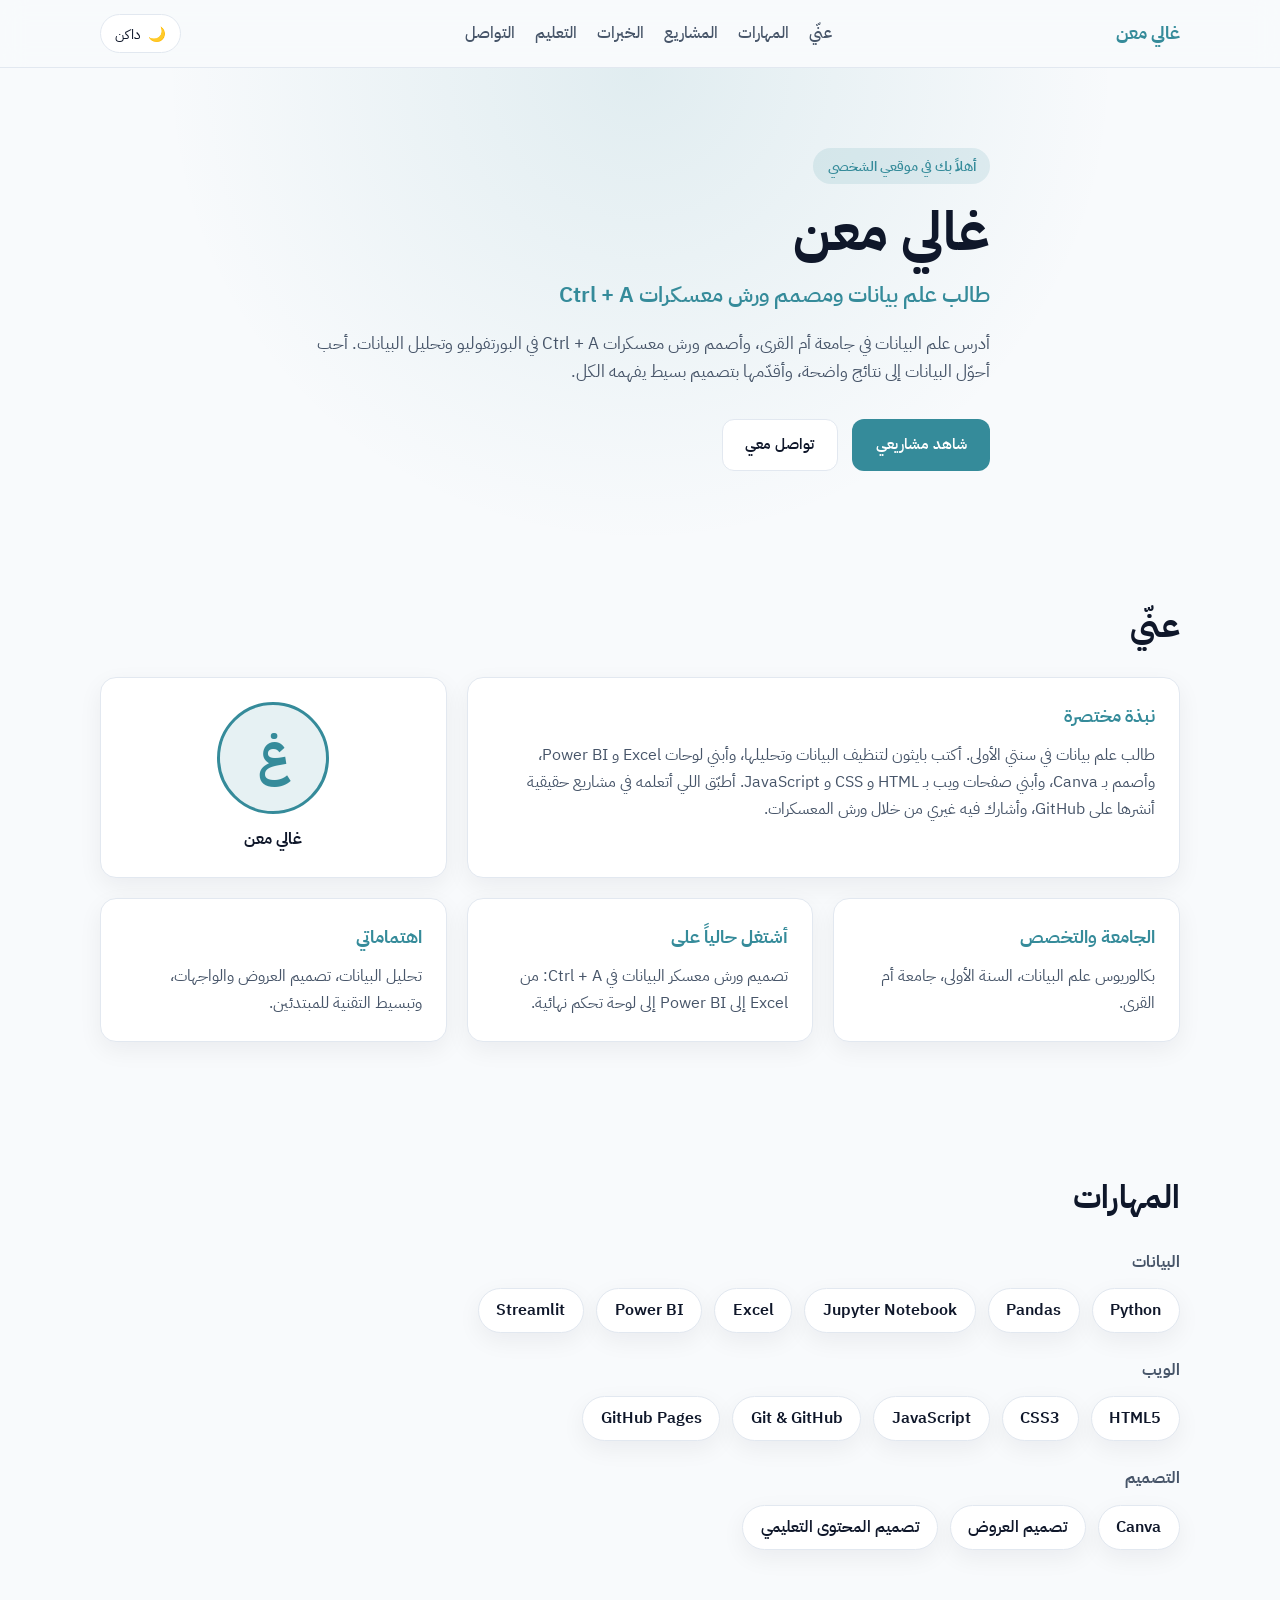
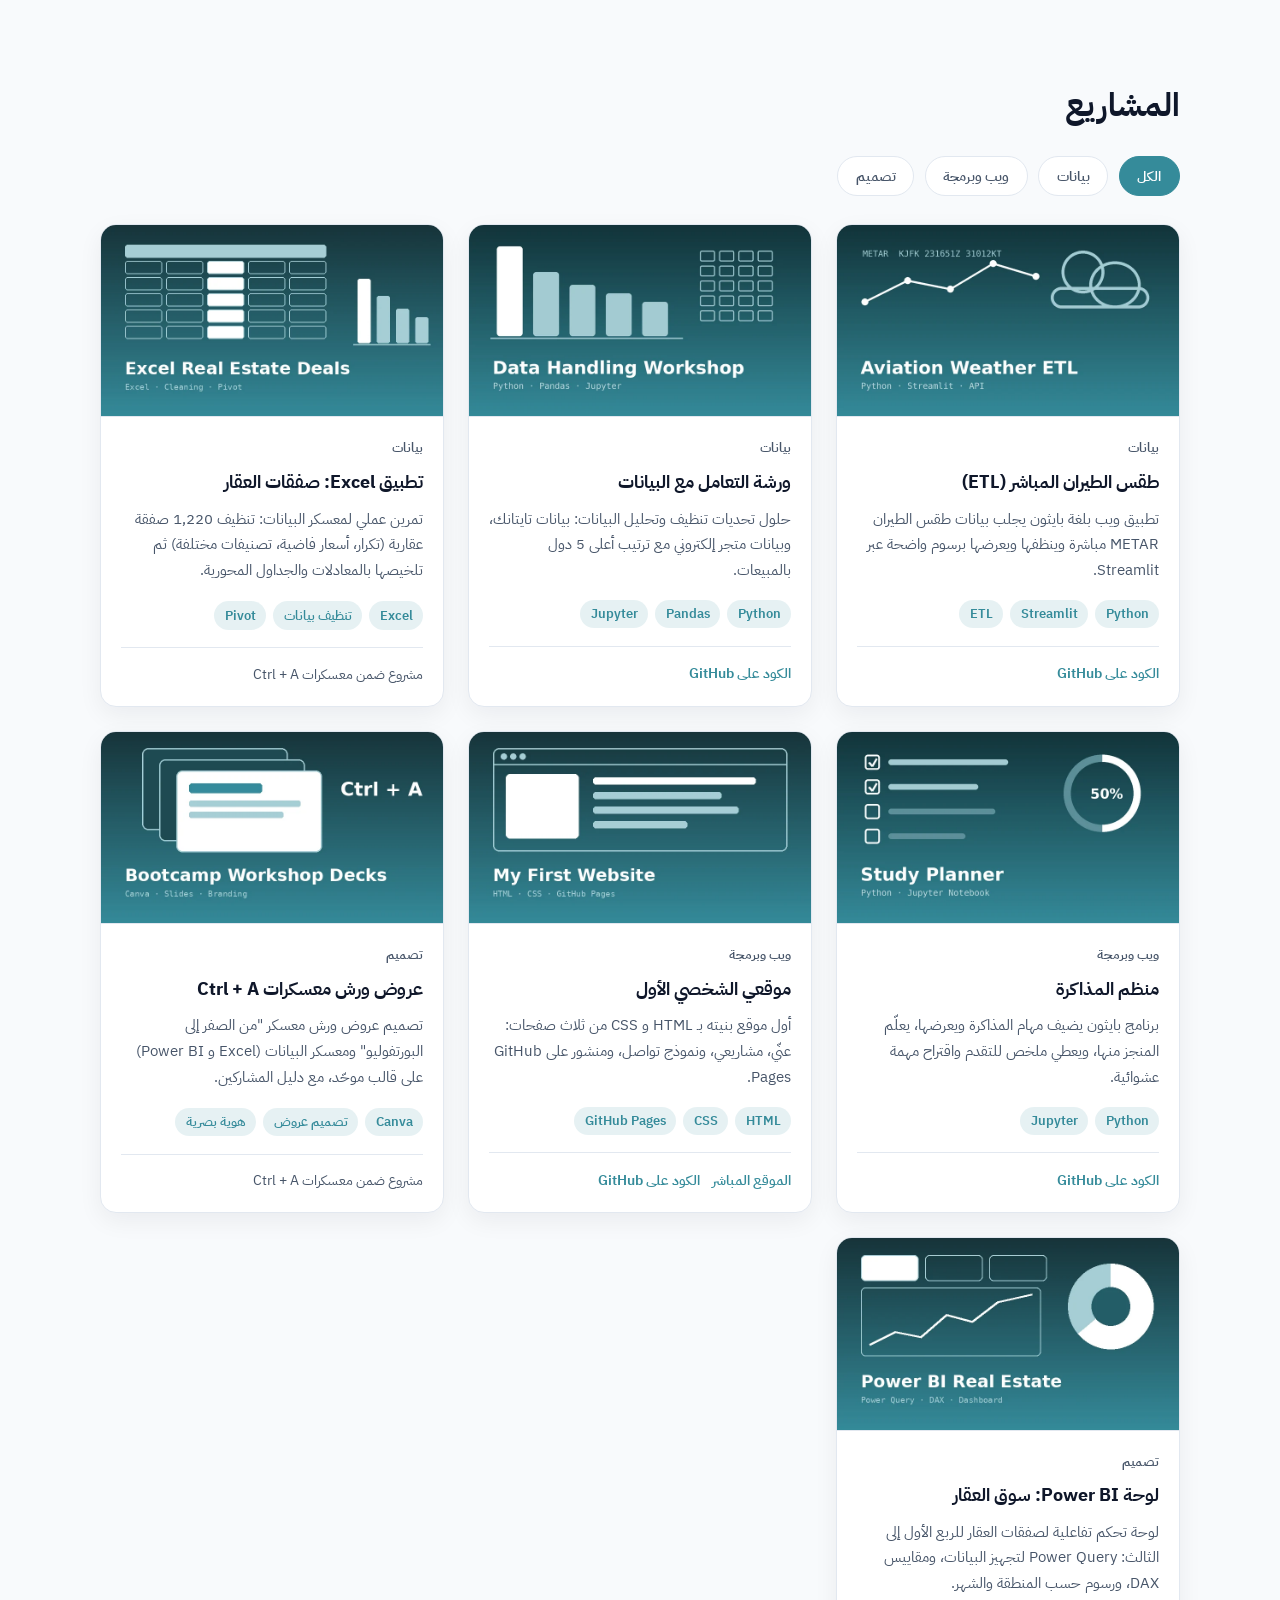
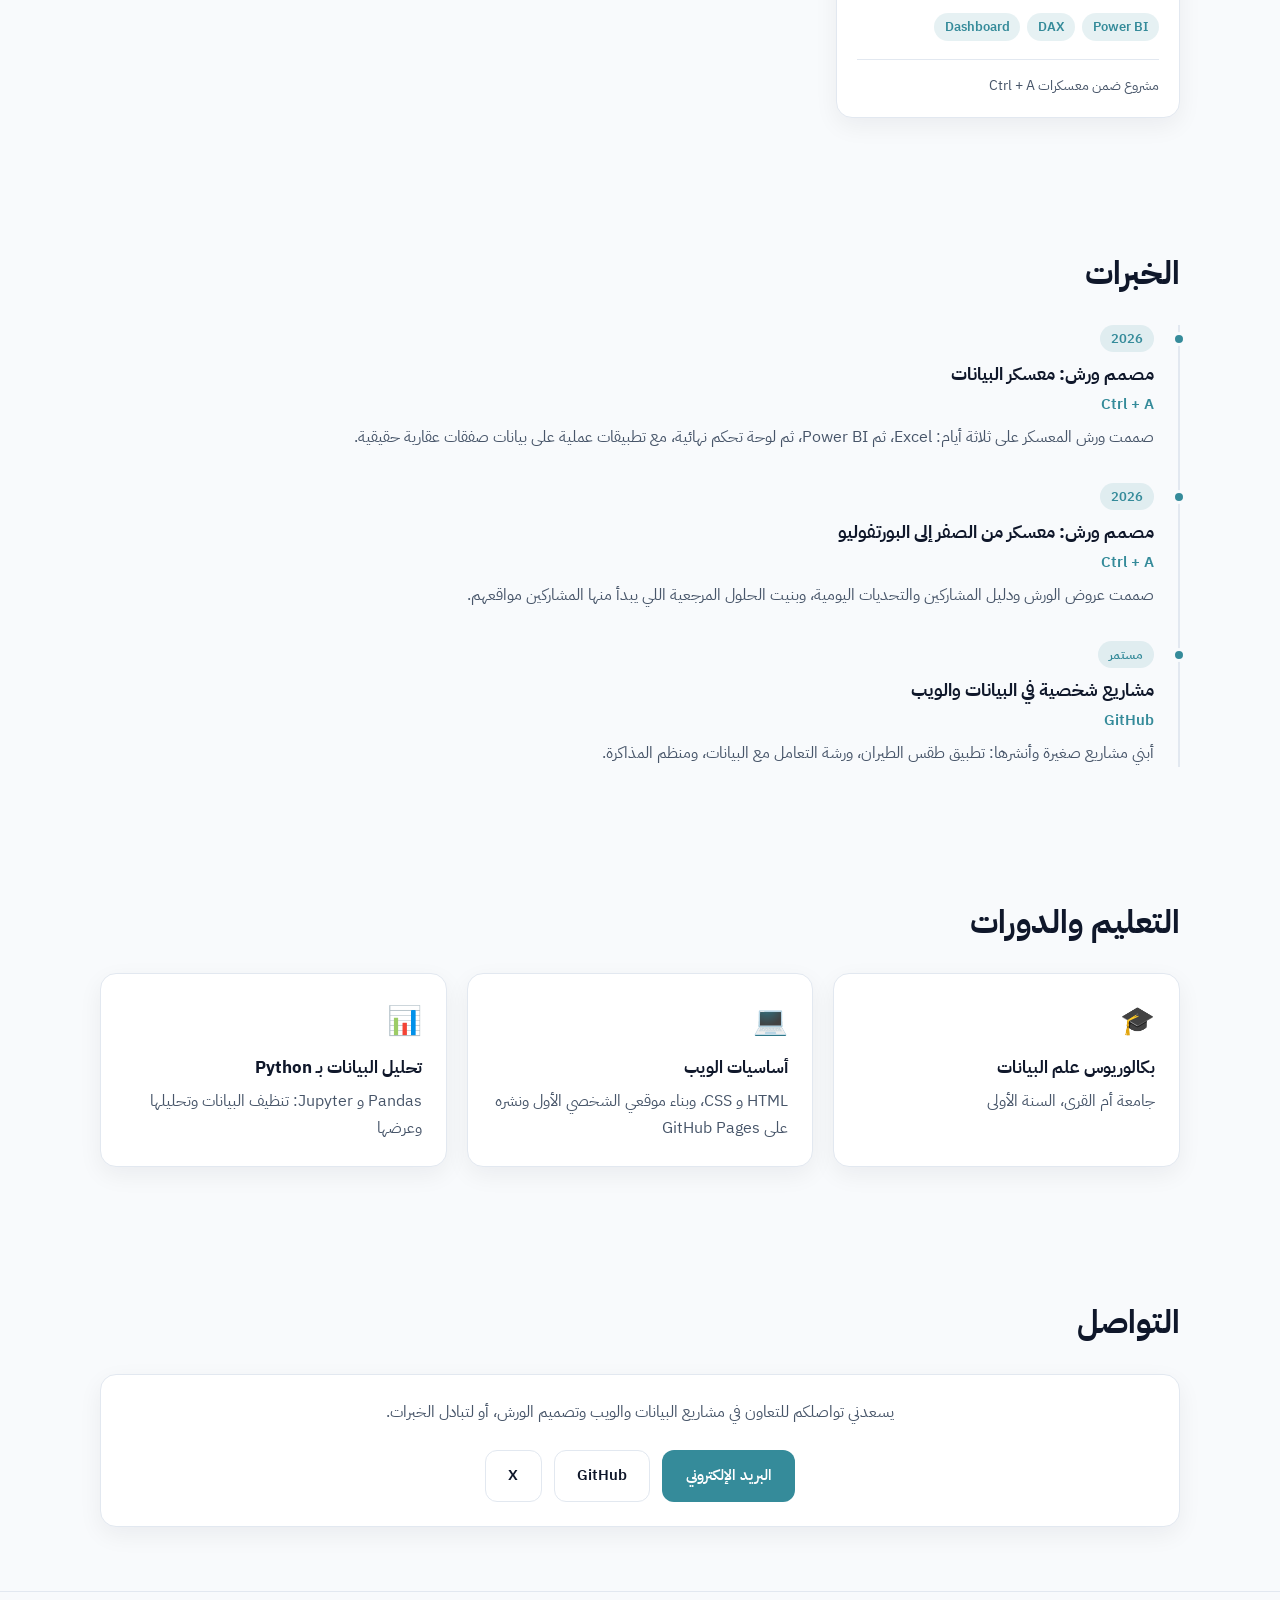
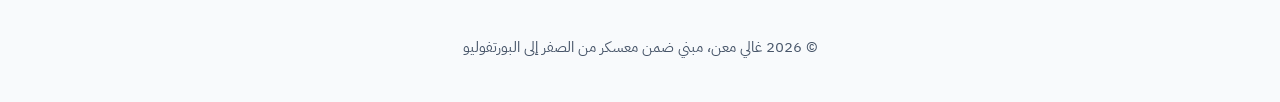
==== portfolio/index.html @ d8c0f493 "Add final portfolio site under /portfolio Seven sections, projects loaded from data/projects.json wi" ====
<!DOCTYPE html>
<html lang="ar" dir="rtl">
<head>
  <meta charset="UTF-8">
  <meta name="viewport" content="width=device-width, initial-scale=1">
  <title>غالي معن | البورتفوليو</title>
  <meta name="description" content="بورتفوليو غالي معن: طالب علم بيانات في جامعة أم القرى ومصمم ورش معسكرات Ctrl + A. مشاريع في تحليل البيانات والويب والتصميم.">
  <meta name="theme-color" content="#358B9A">
  <link rel="canonical" href="https://ghalim08.github.io/portfolio/">

  <!-- Link preview card (Open Graph) -->
  <meta property="og:type" content="website">
  <meta property="og:locale" content="ar_SA">
  <meta property="og:site_name" content="غالي معن">
  <meta property="og:url" content="https://ghalim08.github.io/portfolio/">
  <meta property="og:title" content="غالي معن | طالب علم بيانات ومصمم ورش">
  <meta property="og:description" content="مشاريعي في تحليل البيانات وتطوير الويب وتصميم ورش معسكرات Ctrl + A.">
  <meta property="og:image" content="https://ghalim08.github.io/portfolio/assets/og-image.jpg">
  <meta property="og:image:type" content="image/jpeg">
  <meta property="og:image:width" content="1200">
  <meta property="og:image:height" content="630">
  <meta property="og:image:alt" content="بطاقة غالي معن: طالب علم بيانات ومصمم ورش">
  <meta name="twitter:card" content="summary_large_image">
  <meta name="twitter:site" content="@EngGhaliDS">

  <link rel="icon" type="image/svg+xml" href="assets/favicon.svg">

  <!-- Apply the saved theme before paint so there is no flash -->
  <script>
    try {
      var t = localStorage.getItem("theme");
      if (t === "dark" || t === "light") document.documentElement.setAttribute("data-theme", t);
    } catch (e) {}
  </script>

  <link rel="preconnect" href="https://fonts.googleapis.com">
  <link rel="preconnect" href="https://fonts.gstatic.com" crossorigin>
  <link href="https://fonts.googleapis.com/css2?family=IBM+Plex+Sans+Arabic:wght@400;500;600;700&display=swap" rel="stylesheet">

  <link rel="stylesheet" href="css/style.css">
  <script src="js/main.js" defer></script>
</head>
<body>

  <a class="skip-link" href="#main">تخطَّ إلى المحتوى</a>

  <!-- Header -->
  <header class="site-header">
    <nav class="container nav-bar" aria-label="التنقل الرئيسي">
      <a class="brand" href="#hero">غالي معن</a>
      <ul class="nav-links">
        <li><a href="#about">عنّي</a></li>
        <li><a href="#skills">المهارات</a></li>
        <li><a href="#projects">المشاريع</a></li>
        <li><a href="#experience">الخبرات</a></li>
        <li><a href="#education">التعليم</a></li>
        <li><a href="#contact">التواصل</a></li>
      </ul>
      <button id="theme-toggle" class="theme-btn" type="button" aria-pressed="false" aria-label="تبديل الوضع الداكن">
        <span class="theme-icon" aria-hidden="true">🌙</span>
        <span class="theme-label">داكن</span>
      </button>
    </nav>
  </header>

  <main id="main">
    <!-- 1. Hero -->
    <section id="hero" class="hero">
      <div class="container hero-content">
        <span class="greeting-badge">أهلاً بك في موقعي الشخصي</span>
        <h1>غالي معن</h1>
        <p class="hero-role">طالب علم بيانات ومصمم ورش معسكرات <bdi class="nowrap">Ctrl + A</bdi></p>
        <p class="hero-bio">
          أدرس علم البيانات في جامعة أم القرى، وأصمم ورش معسكرات Ctrl + A في البورتفوليو وتحليل البيانات.
          أحب أحوّل البيانات إلى نتائج واضحة، وأقدّمها بتصميم بسيط يفهمه الكل.
        </p>
        <div class="hero-actions">
          <a href="#projects" class="btn btn-primary">شاهد مشاريعي</a>
          <a href="#contact" class="btn btn-outline">تواصل معي</a>
        </div>
      </div>
    </section>

    <!-- 2. About (Bento grid) -->
    <section id="about" class="section">
      <div class="container">
        <h2 class="section-title">عنّي</h2>
        <div class="bento-grid">
          <article class="bento-card bento-wide reveal">
            <h3>نبذة مختصرة</h3>
            <p>
              طالب علم بيانات في سنتي الأولى. أكتب بايثون لتنظيف البيانات وتحليلها، وأبني لوحات Excel و Power BI،
              وأصمم بـ Canva، وأبني صفحات ويب بـ HTML و CSS و JavaScript. أطبّق اللي أتعلمه في مشاريع حقيقية أنشرها على GitHub،
              وأشارك فيه غيري من خلال ورش المعسكرات.
            </p>
          </article>

          <article class="bento-card bento-photo reveal">
            <span class="avatar avatar-initial" aria-hidden="true">غ</span>
            <strong>غالي معن</strong>
          </article>

          <article class="bento-card reveal">
            <h3>الجامعة والتخصص</h3>
            <p>بكالوريوس علم البيانات، السنة الأولى، جامعة أم القرى.</p>
          </article>

          <article class="bento-card reveal">
            <h3>أشتغل حالياً على</h3>
            <p>تصميم ورش معسكر البيانات في Ctrl + A: من Excel إلى Power BI إلى لوحة تحكم نهائية.</p>
          </article>

          <article class="bento-card reveal">
            <h3>اهتماماتي</h3>
            <p>تحليل البيانات، تصميم العروض والواجهات، وتبسيط التقنية للمبتدئين.</p>
          </article>
        </div>
      </div>
    </section>

    <!-- 3. Skills -->
    <section id="skills" class="section">
      <div class="container">
        <h2 class="section-title">المهارات</h2>
        <div class="skills-groups">
          <div class="skills-group reveal">
            <h3>البيانات</h3>
            <ul class="skills-list">
              <li class="skill">Python</li>
              <li class="skill">Pandas</li>
              <li class="skill">Jupyter Notebook</li>
              <li class="skill">Excel</li>
              <li class="skill">Power BI</li>
              <li class="skill">Streamlit</li>
            </ul>
          </div>
          <div class="skills-group reveal">
            <h3>الويب</h3>
            <ul class="skills-list">
              <li class="skill">HTML5</li>
              <li class="skill">CSS3</li>
              <li class="skill">JavaScript</li>
              <li class="skill">Git &amp; GitHub</li>
              <li class="skill">GitHub Pages</li>
            </ul>
          </div>
          <div class="skills-group reveal">
            <h3>التصميم</h3>
            <ul class="skills-list">
              <li class="skill">Canva</li>
              <li class="skill">تصميم العروض</li>
              <li class="skill">تصميم المحتوى التعليمي</li>
            </ul>
          </div>
        </div>
      </div>
    </section>

    <!-- 4. Projects (loaded from data/projects.json) -->
    <section id="projects" class="section">
      <div class="container">
        <h2 class="section-title">المشاريع</h2>

        <div id="filter-bar" class="filter-bar" role="group" aria-label="تصفية المشاريع">
          <button class="filter-btn" type="button" data-filter="all" aria-pressed="true">الكل</button>
          <button class="filter-btn" type="button" data-filter="data" aria-pressed="false">بيانات</button>
          <button class="filter-btn" type="button" data-filter="web" aria-pressed="false">ويب وبرمجة</button>
          <button class="filter-btn" type="button" data-filter="design" aria-pressed="false">تصميم</button>
        </div>

        <div id="projects-grid" class="projects-grid" aria-live="polite"></div>
      </div>
    </section>

    <!-- 5. Experience -->
    <section id="experience" class="section">
      <div class="container">
        <h2 class="section-title">الخبرات</h2>
        <ol class="timeline">
          <li class="timeline-item reveal">
            <span class="timeline-date">2026</span>
            <h3>مصمم ورش: معسكر البيانات</h3>
            <p class="timeline-org">Ctrl + A</p>
            <p>صممت ورش المعسكر على ثلاثة أيام: Excel، ثم Power BI، ثم لوحة تحكم نهائية، مع تطبيقات عملية على بيانات صفقات عقارية حقيقية.</p>
          </li>
          <li class="timeline-item reveal">
            <span class="timeline-date">2026</span>
            <h3>مصمم ورش: معسكر من الصفر إلى البورتفوليو</h3>
            <p class="timeline-org">Ctrl + A</p>
            <p>صممت عروض الورش ودليل المشاركين والتحديات اليومية، وبنيت الحلول المرجعية اللي يبدأ منها المشاركين مواقعهم.</p>
          </li>
          <li class="timeline-item reveal">
            <span class="timeline-date">مستمر</span>
            <h3>مشاريع شخصية في البيانات والويب</h3>
            <p class="timeline-org">GitHub</p>
            <p>أبني مشاريع صغيرة وأنشرها: تطبيق طقس الطيران، ورشة التعامل مع البيانات، ومنظم المذاكرة.</p>
          </li>
        </ol>
      </div>
    </section>

    <!-- 6. Education -->
    <section id="education" class="section">
      <div class="container">
        <h2 class="section-title">التعليم والدورات</h2>
        <div class="edu-grid">
          <article class="edu-card reveal">
            <span class="edu-icon" aria-hidden="true">🎓</span>
            <h3>بكالوريوس علم البيانات</h3>
            <p>جامعة أم القرى، السنة الأولى</p>
          </article>
          <article class="edu-card reveal">
            <span class="edu-icon" aria-hidden="true">💻</span>
            <h3>أساسيات الويب</h3>
            <p>HTML و CSS، وبناء موقعي الشخصي الأول ونشره على GitHub Pages</p>
          </article>
          <article class="edu-card reveal">
            <span class="edu-icon" aria-hidden="true">📊</span>
            <h3>تحليل البيانات بـ Python</h3>
            <p>Pandas و Jupyter: تنظيف البيانات وتحليلها وعرضها</p>
          </article>
        </div>
      </div>
    </section>

    <!-- 7. Contact -->
    <section id="contact" class="section">
      <div class="container">
        <h2 class="section-title">التواصل</h2>
        <div class="contact-card reveal">
          <p class="contact-text">يسعدني تواصلكم للتعاون في مشاريع البيانات والويب وتصميم الورش، أو لتبادل الخبرات.</p>
          <ul class="contact-links">
            <li><a class="btn btn-primary" href="mailto:ghalimaanghuonim@gmail.com">البريد الإلكتروني</a></li>
            <li><a class="btn btn-outline" href="https://github.com/GhaliM08" target="_blank" rel="noopener">GitHub</a></li>
            <li><a class="btn btn-outline" href="https://x.com/EngGhaliDS" target="_blank" rel="noopener">X</a></li>
          </ul>
        </div>
      </div>
    </section>
  </main>

  <footer class="site-footer">
    <div class="container">
      <p>© <span id="year">2026</span> غالي معن، مبني ضمن معسكر من الصفر إلى البورتفوليو</p>
    </div>
  </footer>
</body>
</html>
---- portfolio/css/style.css ----
/* Variables: colors, spacing and radius in one place */
:root {
  --primary: #358B9A;
  --primary-hover: #2A717E;
  --primary-soft: rgba(53, 139, 154, 0.12);

  --bg: #F8FAFC;
  --surface: #FFFFFF;
  --border: #E2E8F0;
  --text: #0F172A;
  --muted: #475569;
  --on-primary: #FFFFFF;

  --radius: 16px;
  --space-sm: 0.75rem;
  --space-md: 1.5rem;
  --space-lg: 4rem;
  --shadow: 0 8px 24px rgba(15, 23, 42, 0.06);
}

/* Dark mode: same variable names, dark values */
[data-theme="dark"] {
  --primary: #4FB3C4;
  --primary-hover: #67C5D5;
  --primary-soft: rgba(79, 179, 196, 0.15);

  --bg: #0B1120;
  --surface: #111827;
  --border: #1E293B;
  --text: #F8FAFC;
  --muted: #94A3B8;
  --on-primary: #FFFFFF;

  --shadow: 0 8px 24px rgba(0, 0, 0, 0.35);
}

/* Base rules and box model */
*,
*::before,
*::after {
  box-sizing: border-box;
}

html {
  scroll-behavior: smooth;
}

body {
  margin: 0;
  font-family: "IBM Plex Sans Arabic", system-ui, sans-serif;
  background-color: var(--bg);
  color: var(--text);
  line-height: 1.7;
  transition: background-color 0.25s ease, color 0.25s ease;
}

img {
  max-width: 100%;
  height: auto;
  display: block;
}

a {
  color: inherit;
  text-decoration: none;
}

/* Visible outline for keyboard navigation */
:focus-visible {
  outline: 3px solid var(--primary);
  outline-offset: 3px;
  border-radius: 6px;
}

/* Centered container for sections */
.container {
  width: min(1080px, 92%);
  margin-inline: auto;
}

.section {
  padding-block: var(--space-lg);
  scroll-margin-top: 84px;
}

.section-title {
  font-size: clamp(1.5rem, 3vw, 2rem);
  margin: 0 0 var(--space-md);
}

/* Sticky header with a blurred background */
.site-header {
  position: sticky;
  top: 0;
  z-index: 100;
  background-color: color-mix(in srgb, var(--bg) 82%, transparent);
  backdrop-filter: blur(12px);
  border-bottom: 1px solid var(--border);
}

.nav-bar {
  display: flex;
  align-items: center;
  justify-content: space-between;
  gap: 1rem;
  padding-block: 0.9rem;
}

.brand {
  font-weight: 700;
  font-size: 1.15rem;
  color: var(--primary);
}

.nav-links {
  display: flex;
  align-items: center;
  gap: 1.25rem;
  list-style: none;
  margin: 0;
  padding: 0;
}

.nav-links a {
  color: var(--muted);
  font-weight: 500;
  transition: color 0.2s ease;
}

.nav-links a:hover {
  color: var(--primary);
}

.theme-btn {
  display: inline-flex;
  align-items: center;
  gap: 0.4rem;
  padding: 0.45rem 0.9rem;
  border: 1px solid var(--border);
  border-radius: 999px;
  background-color: var(--surface);
  color: var(--text);
  font-family: inherit;
  font-size: 0.9rem;
  cursor: pointer;
  transition: border-color 0.2s ease, transform 0.2s ease;
}

.theme-btn:hover {
  border-color: var(--primary);
  transform: translateY(-1px);
}

/* Hero */
.hero {
  padding-block: 5rem 4rem;
  background: radial-gradient(circle at top center, var(--primary-soft), transparent 60%);
}

.hero-content {
  max-width: 700px;
}

.greeting-badge {
  display: inline-block;
  padding: 0.35rem 0.9rem;
  margin-bottom: 1rem;
  border-radius: 999px;
  background-color: var(--primary-soft);
  color: var(--primary);
  font-weight: 600;
  font-size: 0.9rem;
}

.hero h1 {
  font-size: clamp(2rem, 5vw, 3.4rem);
  line-height: 1.2;
  margin: 0 0 0.75rem;
}

.hero-role {
  font-size: clamp(1.1rem, 2.5vw, 1.35rem);
  color: var(--primary);
  font-weight: 600;
  margin: 0 0 1rem;
}

.hero-bio {
  color: var(--muted);
  font-size: 1.05rem;
  margin: 0 0 2rem;
}

.hero-actions {
  display: flex;
  flex-wrap: wrap;
  gap: 0.9rem;
}

.btn {
  display: inline-flex;
  align-items: center;
  justify-content: center;
  gap: 0.5rem;
  padding: 0.75rem 1.4rem;
  border-radius: 12px;
  font-family: inherit;
  font-weight: 600;
  font-size: 0.95rem;
  cursor: pointer;
  border: 1px solid transparent;
  transition: transform 0.2s ease, background-color 0.2s ease, border-color 0.2s ease;
}

.btn:hover {
  transform: translateY(-2px);
}

.btn-primary {
  background-color: var(--primary);
  color: var(--on-primary);
}

.btn-primary:hover {
  background-color: var(--primary-hover);
}

.btn-outline {
  background-color: var(--surface);
  color: var(--text);
  border-color: var(--border);
}

.btn-outline:hover {
  border-color: var(--primary);
  color: var(--primary);
}

/* About section (Bento grid) */
.bento-grid {
  display: grid;
  grid-template-columns: repeat(3, 1fr);
  gap: 1.25rem;
}

.bento-card {
  background-color: var(--surface);
  border: 1px solid var(--border);
  border-radius: var(--radius);
  padding: 1.5rem;
  box-shadow: var(--shadow);
  transition: transform 0.25s ease, border-color 0.25s ease;
}

.bento-card:hover {
  transform: translateY(-3px);
  border-color: var(--primary);
}

.bento-card h3 {
  margin: 0 0 0.6rem;
  font-size: 1.1rem;
  color: var(--primary);
}

.bento-card p {
  margin: 0;
  color: var(--muted);
}

.bento-wide {
  grid-column: span 2;
}

.bento-photo {
  display: flex;
  flex-direction: column;
  align-items: center;
  justify-content: center;
  text-align: center;
  gap: 0.75rem;
}

.avatar {
  width: 112px;
  height: 112px;
  border-radius: 50%;
  object-fit: cover;
  border: 3px solid var(--primary);
}

.avatar-initial {
  display: grid;
  place-items: center;
  background-color: var(--primary-soft);
  color: var(--primary);
  font-size: 3rem;
  font-weight: 700;
}

/* Projects section (Grid + filter buttons) */
.filter-bar {
  display: flex;
  flex-wrap: wrap;
  gap: 0.65rem;
  margin-bottom: 1.75rem;
}

.filter-btn {
  padding: 0.5rem 1.1rem;
  border-radius: 999px;
  border: 1px solid var(--border);
  background-color: var(--surface);
  color: var(--muted);
  font-family: inherit;
  font-weight: 600;
  font-size: 0.9rem;
  cursor: pointer;
  transition: all 0.2s ease;
}

.filter-btn:hover {
  border-color: var(--primary);
  color: var(--primary);
}

.filter-btn[aria-pressed="true"] {
  background-color: var(--primary);
  border-color: var(--primary);
  color: var(--on-primary);
}

.projects-grid {
  display: grid;
  grid-template-columns: repeat(auto-fit, minmax(260px, 1fr));
  gap: 1.5rem;
}

.project-card {
  display: flex;
  flex-direction: column;
  background-color: var(--surface);
  border: 1px solid var(--border);
  border-radius: var(--radius);
  overflow: hidden;
  box-shadow: var(--shadow);
  transition: transform 0.25s ease, border-color 0.25s ease;
}

.project-card:hover {
  transform: translateY(-4px);
  border-color: var(--primary);
}

.project-img {
  width: 100%;
  aspect-ratio: 16 / 9;
  object-fit: cover;
  border-bottom: 1px solid var(--border);
}

.project-body {
  display: flex;
  flex-direction: column;
  flex: 1;
  padding: 1.25rem;
}

.project-title {
  margin: 0 0 0.5rem;
  font-size: 1.15rem;
}

.project-desc {
  margin: 0 0 1rem;
  color: var(--muted);
  font-size: 0.95rem;
  flex: 1;
}

.project-tags {
  display: flex;
  flex-wrap: wrap;
  gap: 0.45rem;
  margin-bottom: 1.1rem;
}

.tag {
  padding: 0.2rem 0.65rem;
  border-radius: 999px;
  background-color: var(--primary-soft);
  color: var(--primary);
  font-size: 0.8rem;
  font-weight: 600;
}

.project-links {
  display: flex;
  gap: 0.75rem;
  padding-top: 0.9rem;
  border-top: 1px solid var(--border);
}

.project-link {
  font-size: 0.9rem;
  font-weight: 600;
  color: var(--primary);
}

.project-link:hover {
  text-decoration: underline;
}

/* Skills section: badges side by side with Flexbox */
.skills-list {
  display: flex;
  flex-wrap: wrap;
  gap: 0.75rem;
  list-style: none;
  margin: 0;
  padding: 0;
}

.skill {
  padding: 0.5rem 1.1rem;
  border: 1px solid var(--border);
  border-radius: 999px;
  background-color: var(--surface);
  color: var(--text);
  font-weight: 600;
  box-shadow: var(--shadow);
  transition: transform 0.2s ease, border-color 0.2s ease, color 0.2s ease;
}

.skill:hover {
  transform: translateY(-2px);
  border-color: var(--primary);
  color: var(--primary);
}

/* Contact section */
.contact-card {
  background-color: var(--surface);
  border: 1px solid var(--border);
  border-radius: var(--radius);
  padding: var(--space-md);
  box-shadow: var(--shadow);
  text-align: center;
}

.contact-text {
  margin: 0 0 var(--space-md);
  color: var(--muted);
}

.contact-links {
  display: flex;
  flex-wrap: wrap;
  justify-content: center;
  gap: var(--space-sm);
  list-style: none;
  margin: 0;
  padding: 0;
}

/* Footer */
.site-footer {
  border-top: 1px solid var(--border);
  padding-block: 1.75rem;
  text-align: center;
  color: var(--muted);
  font-size: 0.92rem;
}

/* Gentle reveal on scroll (IntersectionObserver) */
.reveal {
  opacity: 0;
  transform: translateY(18px);
  transition: opacity 0.55s ease, transform 0.55s ease;
}

.reveal.is-visible {
  opacity: 1;
  transform: translateY(0);
}

/* Responsive: phone screens */
@media (max-width: 700px) {
  .nav-bar {
    flex-wrap: wrap;
    justify-content: space-between;
  }

  .nav-links {
    order: 3;
    width: 100%;
    justify-content: center;
    flex-wrap: wrap;
    gap: 0.85rem;
    padding-top: 0.5rem;
    border-top: 1px solid var(--border);
  }

  .bento-grid {
    grid-template-columns: 1fr;
  }

  .bento-wide {
    grid-column: span 1;
  }

  .hero {
    padding-block: 3.25rem 2.5rem;
  }
}

/* Skip link for keyboard users */
.skip-link {
  position: absolute;
  inset-inline-start: 1rem;
  top: -100px;
  z-index: 200;
  padding: 0.6rem 1rem;
  border-radius: 10px;
  background-color: var(--primary);
  color: var(--on-primary);
}

.skip-link:focus {
  top: 1rem;
}

/* Skills grouped by area */
.skills-groups {
  display: grid;
  gap: 1.5rem;
}

.skills-group h3 {
  margin: 0 0 0.75rem;
  font-size: 1rem;
  color: var(--muted);
}

/* Project category label + note */
.project-cat {
  align-self: flex-start;
  margin-bottom: 0.5rem;
  font-size: 0.8rem;
  font-weight: 600;
  color: var(--muted);
}

.project-note {
  font-size: 0.85rem;
  color: var(--muted);
}

.projects-error {
  color: var(--muted);
}

/* Experience timeline */
.timeline {
  list-style: none;
  margin: 0;
  padding: 0;
  border-inline-start: 2px solid var(--border);
}

.timeline-item {
  position: relative;
  padding: 0 1.5rem 2rem;
}

.timeline-item:last-child {
  padding-bottom: 0;
}

.timeline-item::before {
  content: "";
  position: absolute;
  inset-inline-start: -8px;
  top: 0.45rem;
  width: 14px;
  height: 14px;
  border-radius: 50%;
  background-color: var(--primary);
  border: 3px solid var(--bg);
}

.timeline-date {
  display: inline-block;
  padding: 0.15rem 0.7rem;
  border-radius: 999px;
  background-color: var(--primary-soft);
  color: var(--primary);
  font-size: 0.8rem;
  font-weight: 600;
}

.timeline-item h3 {
  margin: 0.5rem 0 0.15rem;
  font-size: 1.1rem;
}

.timeline-org {
  margin: 0 0 0.4rem;
  color: var(--primary);
  font-weight: 600;
  font-size: 0.92rem;
}

.timeline-item p:last-child {
  margin: 0;
  color: var(--muted);
}

/* Education cards */
.edu-grid {
  display: grid;
  grid-template-columns: repeat(auto-fit, minmax(240px, 1fr));
  gap: 1.25rem;
}

.edu-card {
  background-color: var(--surface);
  border: 1px solid var(--border);
  border-radius: var(--radius);
  padding: 1.5rem;
  box-shadow: var(--shadow);
}

.edu-icon {
  font-size: 1.75rem;
}

.edu-card h3 {
  margin: 0.5rem 0 0.35rem;
  font-size: 1.05rem;
}

.edu-card p {
  margin: 0;
  color: var(--muted);
}

/* Small phones (360px) */
@media (max-width: 420px) {
  .nav-links {
    gap: 0.4rem 0.8rem;
    font-size: 0.9rem;
  }

  .theme-label {
    display: none;
  }

  .projects-grid,
  .edu-grid {
    grid-template-columns: 1fr;
  }

  .hero-actions .btn {
    flex: 1 1 100%;
  }

  .section {
    padding-block: 2.75rem;
  }
}

/* Turn off motion for users who prefer reduced motion */
@media (prefers-reduced-motion: reduce) {
  html {
    scroll-behavior: auto;
  }

  *,
  *::before,
  *::after {
    transition: none !important;
    animation: none !important;
  }

  .reveal {
    opacity: 1;
    transform: none;
  }
}

.nowrap {
  white-space: nowrap;
}
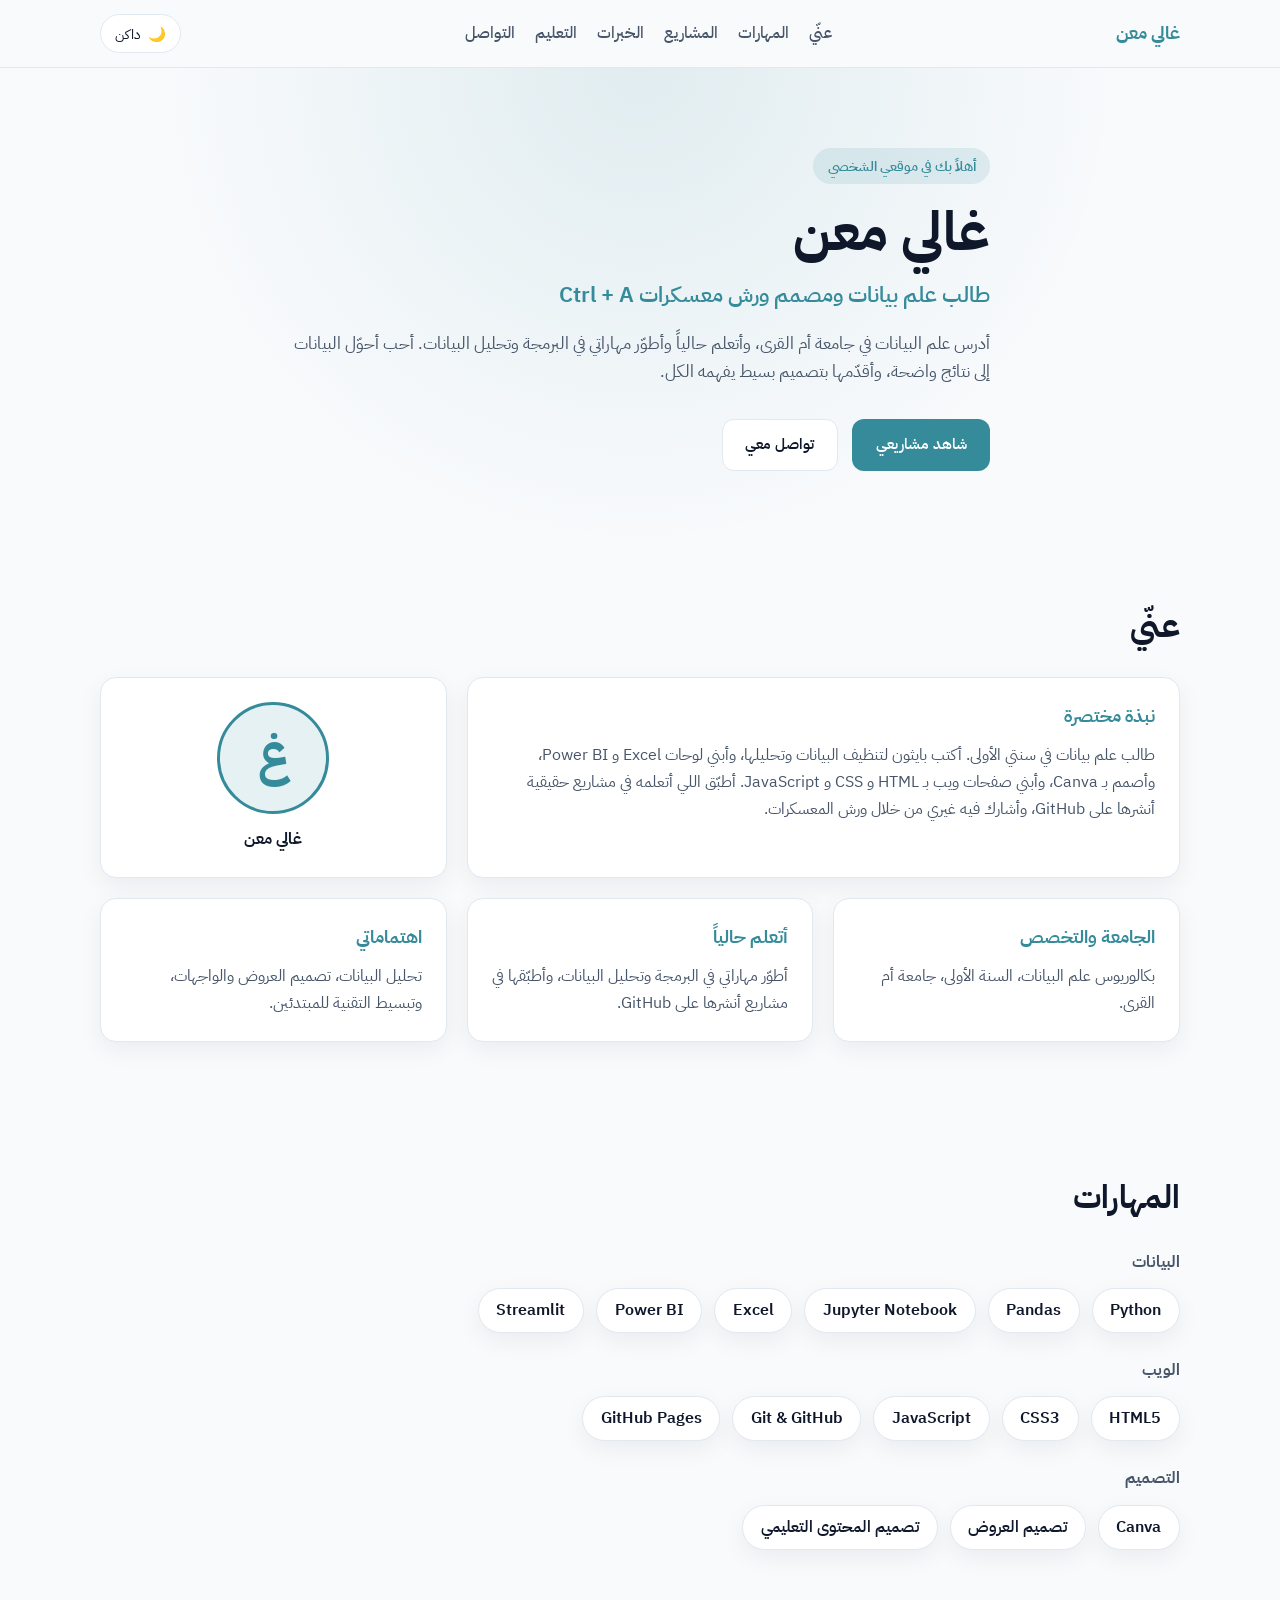
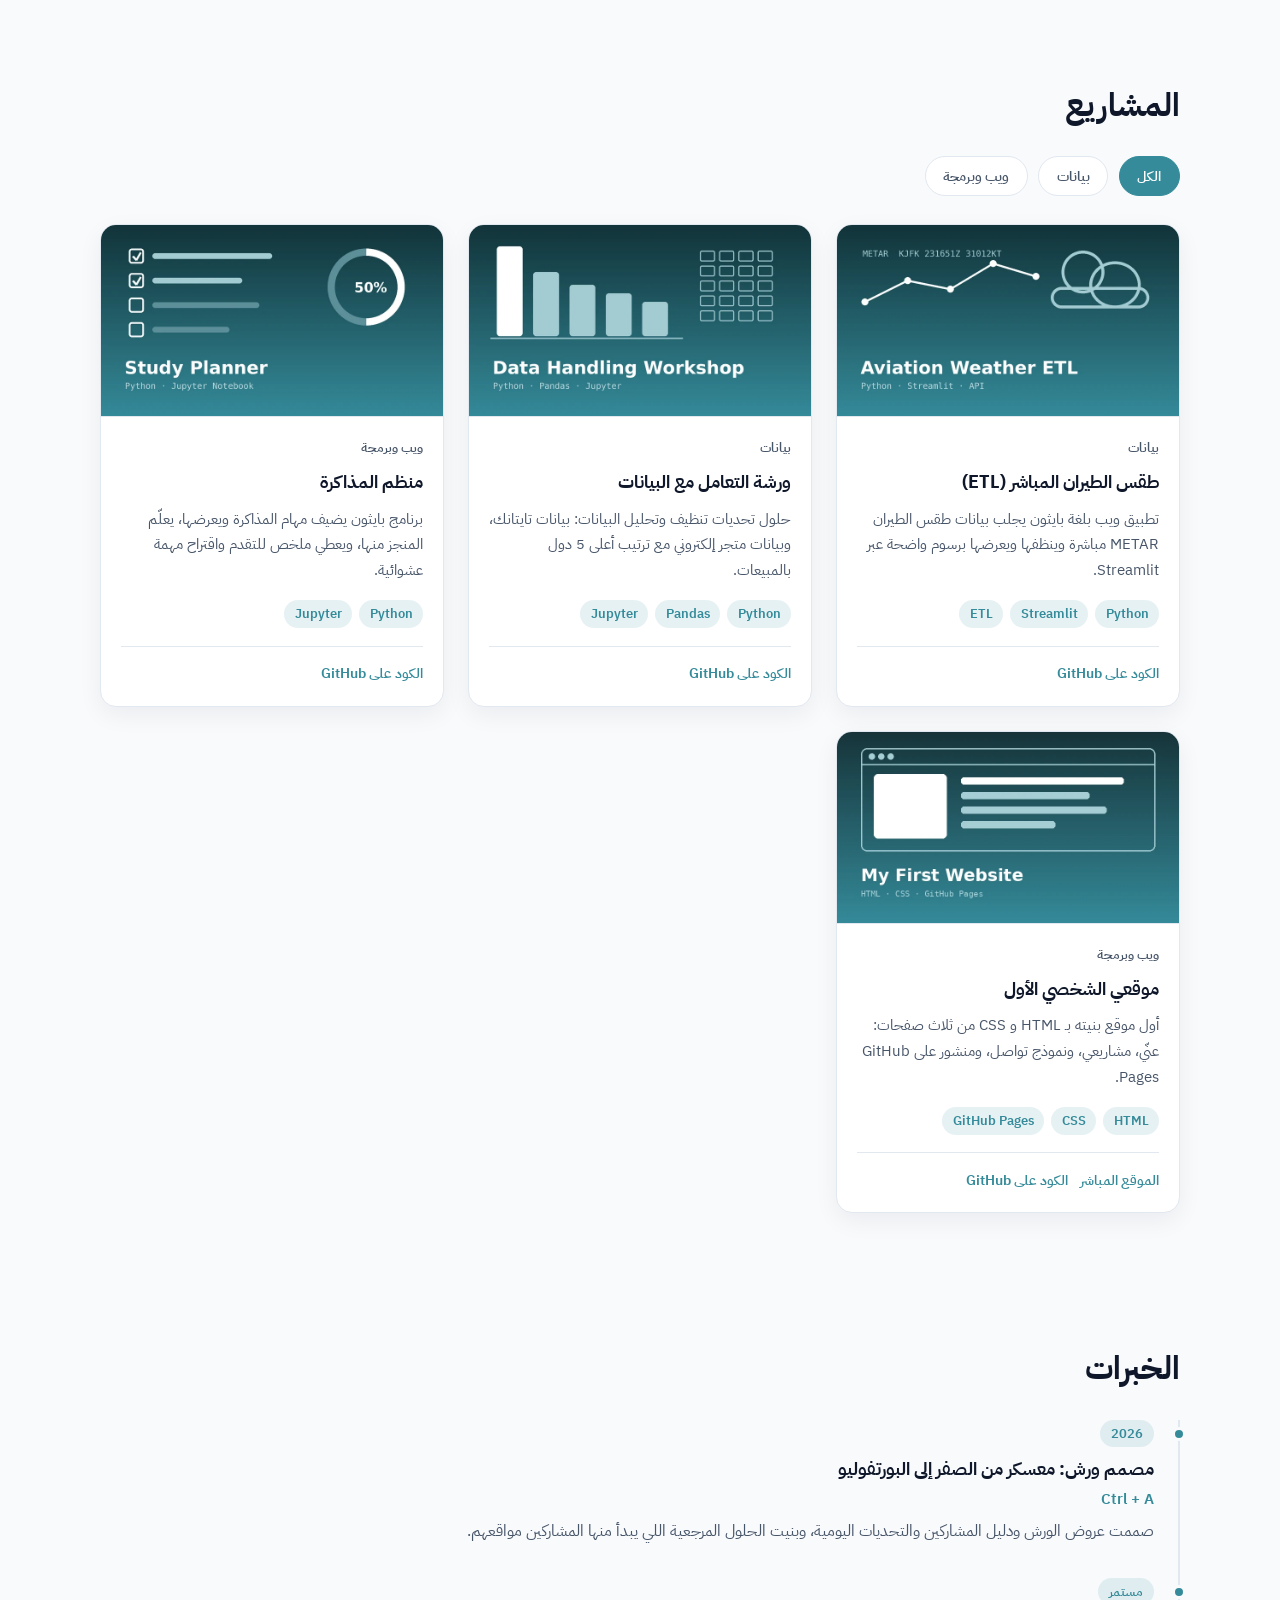
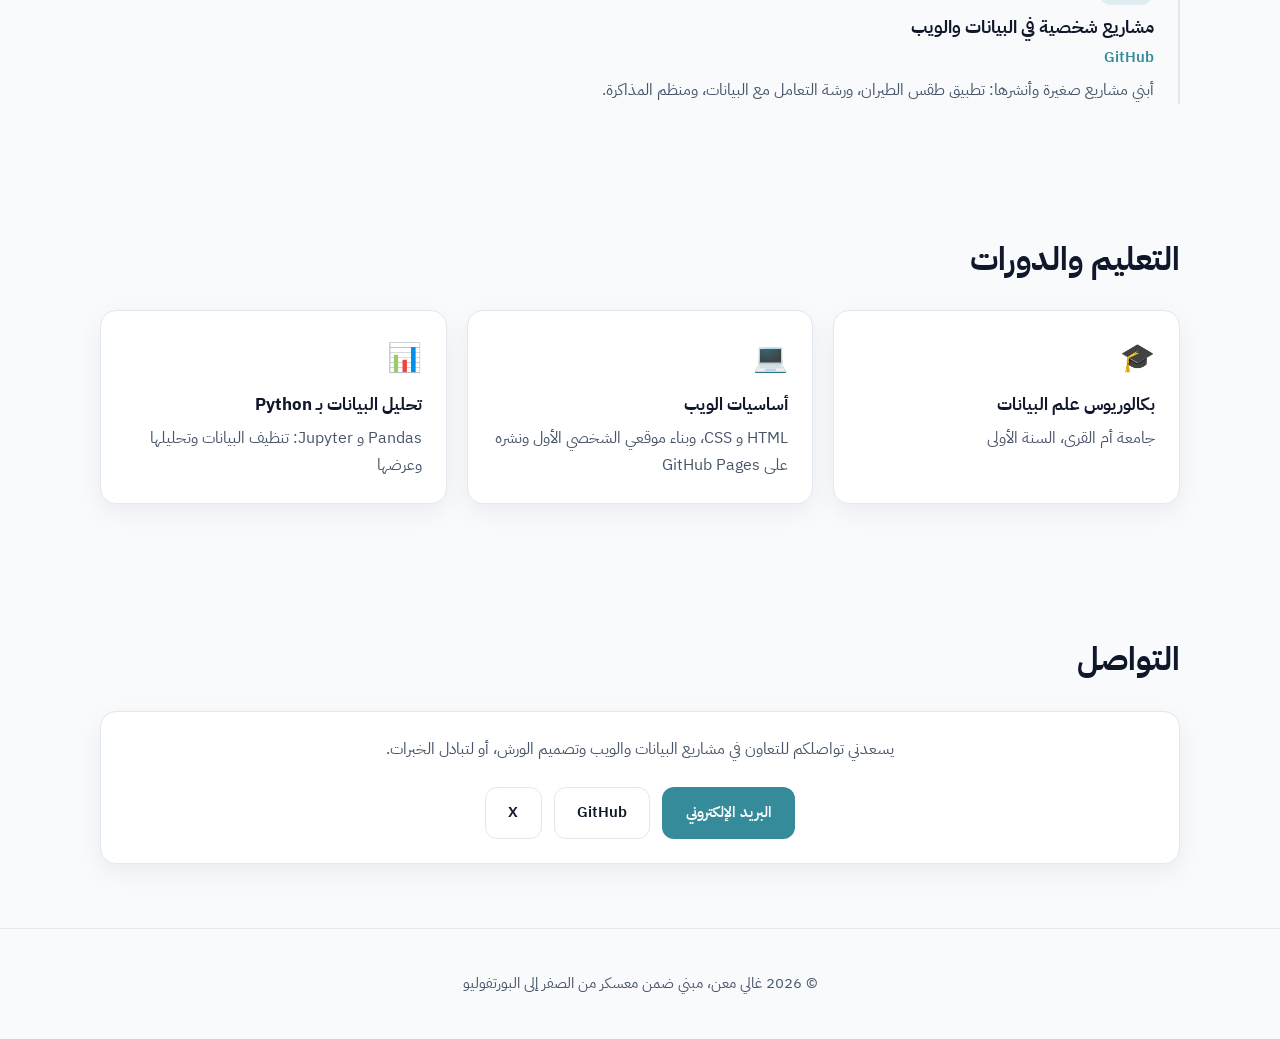
==== commit aeee2f49: "Remove data bootcamp role and non-GitHub projects; add learning focus Co-Authored-By: Claude Opus 5." ====
--- a/portfolio/index.html
+++ b/portfolio/index.html
@@ -71,7 +71,7 @@
         <h1>غالي معن</h1>
         <p class="hero-role">طالب علم بيانات ومصمم ورش معسكرات <bdi class="nowrap">Ctrl + A</bdi></p>
         <p class="hero-bio">
-          أدرس علم البيانات في جامعة أم القرى، وأصمم ورش معسكرات Ctrl + A في البورتفوليو وتحليل البيانات.
+          أدرس علم البيانات في جامعة أم القرى، وأتعلم حالياً وأطوّر مهاراتي في البرمجة وتحليل البيانات.
           أحب أحوّل البيانات إلى نتائج واضحة، وأقدّمها بتصميم بسيط يفهمه الكل.
         </p>
         <div class="hero-actions">
@@ -106,8 +106,8 @@
           </article>
 
           <article class="bento-card reveal">
-            <h3>أشتغل حالياً على</h3>
-            <p>تصميم ورش معسكر البيانات في Ctrl + A: من Excel إلى Power BI إلى لوحة تحكم نهائية.</p>
+            <h3>أتعلم حالياً</h3>
+            <p>أطوّر مهاراتي في البرمجة وتحليل البيانات، وأطبّقها في مشاريع أنشرها على GitHub.</p>
           </article>
 
           <article class="bento-card reveal">
@@ -165,7 +165,6 @@
           <button class="filter-btn" type="button" data-filter="all" aria-pressed="true">الكل</button>
           <button class="filter-btn" type="button" data-filter="data" aria-pressed="false">بيانات</button>
           <button class="filter-btn" type="button" data-filter="web" aria-pressed="false">ويب وبرمجة</button>
-          <button class="filter-btn" type="button" data-filter="design" aria-pressed="false">تصميم</button>
         </div>
 
         <div id="projects-grid" class="projects-grid" aria-live="polite"></div>
@@ -177,12 +176,6 @@
       <div class="container">
         <h2 class="section-title">الخبرات</h2>
         <ol class="timeline">
-          <li class="timeline-item reveal">
-            <span class="timeline-date">2026</span>
-            <h3>مصمم ورش: معسكر البيانات</h3>
-            <p class="timeline-org">Ctrl + A</p>
-            <p>صممت ورش المعسكر على ثلاثة أيام: Excel، ثم Power BI، ثم لوحة تحكم نهائية، مع تطبيقات عملية على بيانات صفقات عقارية حقيقية.</p>
-          </li>
           <li class="timeline-item reveal">
             <span class="timeline-date">2026</span>
             <h3>مصمم ورش: معسكر من الصفر إلى البورتفوليو</h3>
